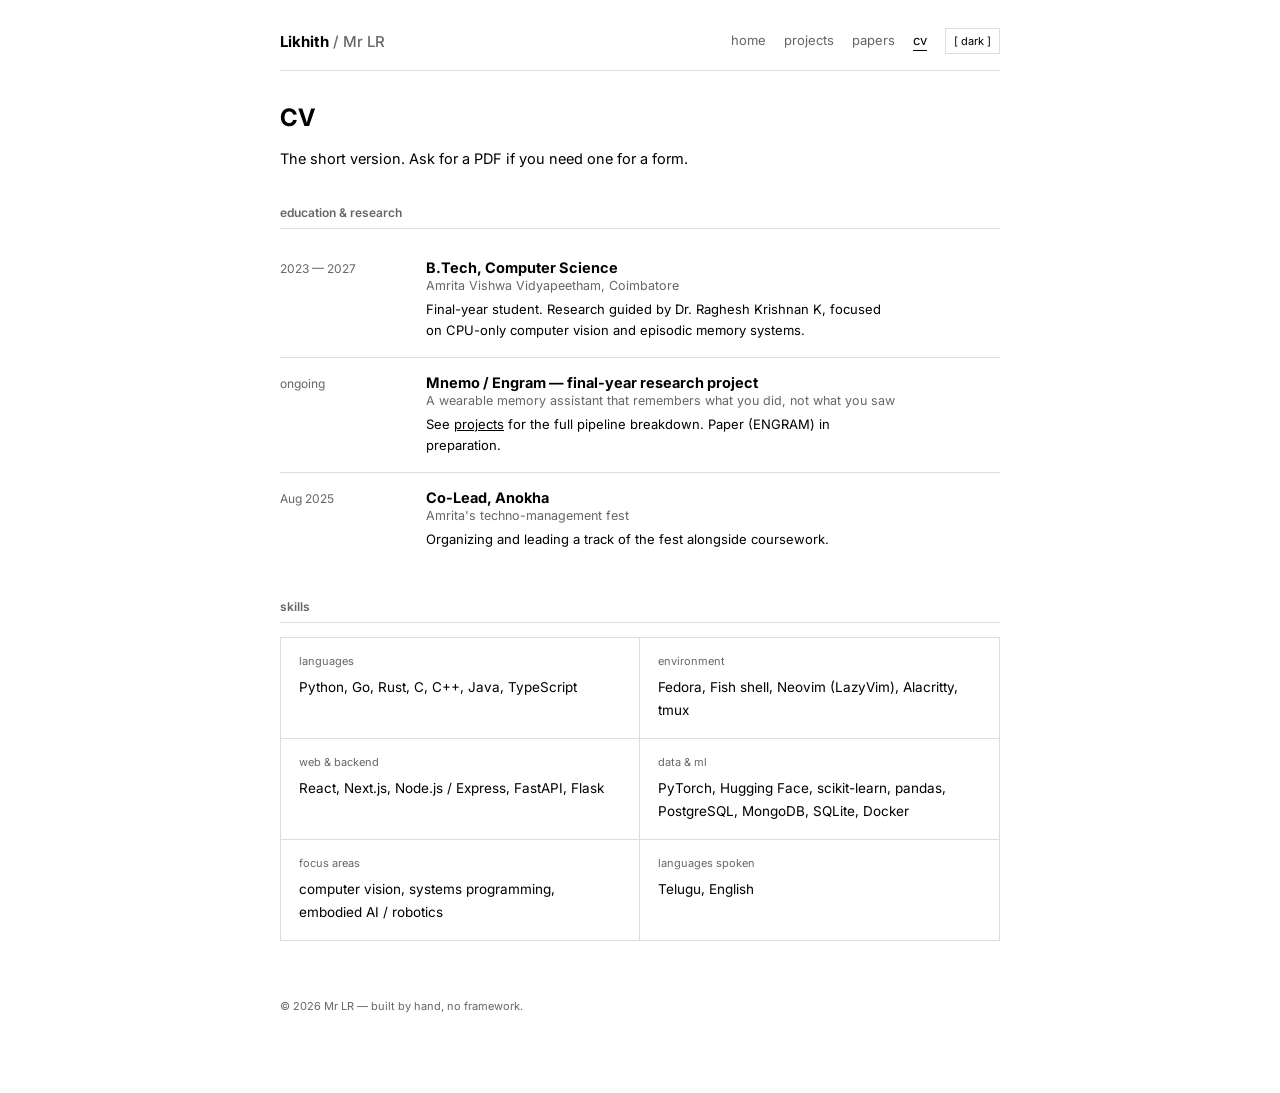
==== cv.html @ 2a576160 "feat : rename to Mr LR, black and white theme, GitHub projects - rename Chinna to Mr LR across all p" ====
<!DOCTYPE html>
<html lang="en">
<head>
<meta charset="UTF-8">
<meta name="viewport" content="width=device-width, initial-scale=1.0">
<title>CV — Mr LR</title>
<script src="theme.js"></script>
<link rel="preconnect" href="https://fonts.googleapis.com">
<link rel="preconnect" href="https://fonts.gstatic.com" crossorigin>
<link href="https://fonts.googleapis.com/css2?family=Inter:wght@400;500;600;700&display=swap" rel="stylesheet">
<link rel="stylesheet" href="styles.css">
</head>
<body>
<div class="wrap">

  <div class="nav">
    <a class="brand" href="index.html">Likhith <span>/ Mr LR</span></a>
    <div class="links">
      <a href="index.html">home</a>
      <a href="projects.html">projects</a>
      <a href="papers.html">papers</a>
      <a href="cv.html" class="active">cv</a>
      <button class="toggle" id="themeToggle" aria-label="Toggle color theme">[ dark ]</button>
    </div>
  </div>

  <h1 class="hero">CV</h1>
  <p class="lede">The short version. Ask for a PDF if you need one for a form.</p>

  <h2 class="section">education & research</h2>
  <div class="cellblock" style="border:none;">
    <div class="tl-item">
      <div class="when">2023 — 2027</div>
      <div class="what">
        <h3>B.Tech, Computer Science</h3>
        <div class="org">Amrita Vishwa Vidyapeetham, Coimbatore</div>
        <p>Final-year student. Research guided by Dr. Raghesh Krishnan K, focused on CPU-only
          computer vision and episodic memory systems.</p>
      </div>
    </div>
    <div class="tl-item">
      <div class="when">ongoing</div>
      <div class="what">
        <h3>Mnemo / Engram — final-year research project</h3>
        <div class="org">A wearable memory assistant that remembers what you did, not what you saw</div>
        <p>See <a href="projects.html#mnemo">projects</a> for the full pipeline breakdown. Paper
          (ENGRAM) in preparation.</p>
      </div>
    </div>
    <div class="tl-item">
      <div class="when">Aug 2025</div>
      <div class="what">
        <h3>Co-Lead, Anokha</h3>
        <div class="org">Amrita's techno-management fest</div>
        <p>Organizing and leading a track of the fest alongside coursework.</p>
      </div>
    </div>
  </div>

  <h2 class="section">skills</h2>
  <div class="cellblock" style="display:grid; grid-template-columns:1fr 1fr; border-top:none;">
    <div style="padding:16px 18px; border-right:1px solid var(--border); border-top:1px solid var(--border);">
      <div style="color:var(--muted); font-size:11px; margin-bottom:8px;">languages</div>
      <p style="margin:0; font-size:13.5px; line-height:1.7;">Python, Go, Rust, C, C++, Java, TypeScript</p>
    </div>
    <div style="padding:16px 18px; border-top:1px solid var(--border);">
      <div style="color:var(--muted); font-size:11px; margin-bottom:8px;">environment</div>
      <p style="margin:0; font-size:13.5px; line-height:1.7;">Fedora, Fish shell, Neovim (LazyVim), Alacritty, tmux</p>
    </div>
    <div style="padding:16px 18px; border-right:1px solid var(--border); border-top:1px solid var(--border);">
      <div style="color:var(--muted); font-size:11px; margin-bottom:8px;">web & backend</div>
      <p style="margin:0; font-size:13.5px; line-height:1.7;">React, Next.js, Node.js / Express, FastAPI, Flask</p>
    </div>
    <div style="padding:16px 18px; border-top:1px solid var(--border);">
      <div style="color:var(--muted); font-size:11px; margin-bottom:8px;">data & ml</div>
      <p style="margin:0; font-size:13.5px; line-height:1.7;">PyTorch, Hugging Face, scikit-learn, pandas, PostgreSQL, MongoDB, SQLite, Docker</p>
    </div>
    <div style="padding:16px 18px; border-right:1px solid var(--border); border-top:1px solid var(--border);">
      <div style="color:var(--muted); font-size:11px; margin-bottom:8px;">focus areas</div>
      <p style="margin:0; font-size:13.5px; line-height:1.7;">computer vision, systems programming, embodied AI / robotics</p>
    </div>
    <div style="padding:16px 18px; border-top:1px solid var(--border);">
      <div style="color:var(--muted); font-size:11px; margin-bottom:8px;">languages spoken</div>
      <p style="margin:0; font-size:13.5px; line-height:1.7;">Telugu, English</p>
    </div>
  </div>

  <footer class="site">© 2026 Mr LR — built by hand, no framework.</footer>
</div>

</body>
</html>
---- styles.css ----
:root {
  --bg: #FFFFFF;
  --fg: #000000;
  --muted: #666666;
  --border: #DDDDDD;
  --accent: #000000;
  --accent-fg: #FFFFFF;
  --cell-bg: #FFFFFF;
  --font: Inter, system-ui, -apple-system, "Segoe UI", sans-serif;
}
[data-theme="dark"] {
  --bg: #000000;
  --fg: #FFFFFF;
  --muted: #999999;
  --border: #333333;
  --accent: #FFFFFF;
  --accent-fg: #000000;
  --cell-bg: #000000;
}

* { box-sizing: border-box; }
html, body {
  margin: 0; padding: 0;
  background: var(--bg);
  color: var(--fg);
  font-family: var(--font);
  -webkit-font-smoothing: antialiased;
}
body { transition: background .25s ease, color .25s ease; }
a { color: var(--fg); }

.wrap {
  max-width: 760px;
  margin: 0 auto;
  padding: 28px 20px 80px;
}

/* ---------- nav ---------- */
.nav {
  display: flex;
  justify-content: space-between;
  align-items: center;
  gap: 16px;
  border-bottom: 1px solid var(--border);
  padding-bottom: 16px;
  margin-bottom: 32px;
}
.nav .brand {
  font-weight: 700;
  font-size: 15px;
  text-decoration: none;
  white-space: nowrap;
}
.nav .brand span { color: var(--muted); font-weight: 500; }
.nav .links {
  display: flex;
  gap: 18px;
  align-items: center;
}
.nav .links a {
  text-decoration: none;
  font-size: 13px;
  color: var(--muted);
  padding-bottom: 2px;
}
.nav .links a:hover, .nav .links a.active {
  color: var(--fg);
  border-bottom: 1px solid var(--accent);
}
.toggle {
  border: 1px solid var(--border);
  background: transparent;
  color: var(--fg);
  font-family: var(--font);
  font-size: 11px;
  padding: 5px 8px;
  cursor: pointer;
}
.toggle:hover { background: var(--fg); border-color: var(--fg); color: var(--bg); }
.toggle:focus-visible, a:focus-visible, button:focus-visible { outline: 2px solid var(--accent); outline-offset: 2px; }

/* ---------- prose (skyzh-style airy sections) ---------- */
h1.hero {
  font-size: 24px;
  margin: 0 0 14px;
  font-weight: 700;
}
p.lede {
  font-size: 14.5px;
  line-height: 1.75;
  color: var(--fg);
  max-width: 62ch;
  margin: 0 0 34px;
}
h2.section {
  font-size: 12px;
  color: var(--muted);
  font-weight: 600;
  margin: 0 0 14px;
  padding-bottom: 8px;
  border-bottom: 1px solid var(--border);
}
ul.facts {
  margin: 0 0 34px;
  padding-left: 18px;
  font-size: 13.5px;
  line-height: 1.9;
  max-width: 62ch;
}
ul.facts li::marker { color: var(--muted); }

.connect {
  display: flex;
  gap: 18px;
  flex-wrap: wrap;
  margin-bottom: 34px;
  font-size: 13.5px;
}
.connect a { text-decoration: none; border-bottom: 1px solid var(--border); padding-bottom: 2px; }
.connect a:hover { border-color: var(--fg); }

/* ---------- home: latest list ---------- */
.latest-item {
  margin-bottom: 18px;
  padding-bottom: 18px;
  border-bottom: 1px solid var(--border);
}
.latest-item:not(:has(+ .latest-item)) { border-bottom: none; }
.latest-item a.title {
  font-size: 14.5px;
  font-weight: 700;
  text-decoration: none;
  display: inline-block;
  margin-bottom: 4px;
}
.latest-item a.title:hover { text-decoration: underline; }
.latest-item .lang { font-size: 11px; color: var(--muted); margin-left: 8px; }
.latest-item p {
  margin: 0;
  font-size: 13px;
  color: var(--muted);
  line-height: 1.6;
  max-width: 60ch;
}
.see-all {
  font-size: 12px;
  color: var(--muted);
  text-decoration: none;
  float: right;
}
.see-all:hover { color: var(--fg); }

/* ---------- grid-cell components (projects / cv reuse these) ---------- */
.cellblock {
  border: 1px solid var(--border);
  margin-bottom: 34px;
}
.proj {
  display: grid;
  grid-template-columns: 56px 1fr;
  border-bottom: 1px solid var(--border);
  background: var(--cell-bg);
}
.proj:last-child { border-bottom: none; }
.proj .num {
  border-right: 1px solid var(--border);
  display: flex;
  align-items: flex-start;
  justify-content: center;
  padding-top: 18px;
  color: var(--muted);
  font-size: 13px;
}
.proj .body { padding: 16px 20px; }
.proj .title-row {
  display: flex;
  align-items: baseline;
  gap: 10px;
  flex-wrap: wrap;
  margin-bottom: 6px;
}
.proj .title-row h3 { margin: 0; font-size: 15.5px; font-weight: 700; }
.proj .repo { font-size: 12px; color: var(--muted); margin-right: 12px; text-decoration: none; }
.proj .repo:hover { color: var(--fg); text-decoration: underline; }
.status {
  font-size: 10.5px;
  color: var(--accent-fg);
  background: var(--accent);
  border: 1px solid var(--accent);
  padding: 2px 6px;
  white-space: nowrap;
}
.status.muted { color: var(--muted); background: transparent; border-color: var(--border); }
p.desc {
  margin: 0 0 10px;
  font-size: 13.5px;
  line-height: 1.65;
  max-width: 66ch;
}
.stack { display: flex; flex-wrap: wrap; gap: 6px; font-size: 11px; }
.stack span { border: 1px solid var(--border); color: var(--muted); padding: 3px 7px; }

/* ---------- timeline (cv) ---------- */
.tl-item {
  display: grid;
  grid-template-columns: 130px 1fr;
  gap: 16px;
  padding: 16px 0;
  border-bottom: 1px solid var(--border);
}
.tl-item:last-child { border-bottom: none; }
.tl-item .when { font-size: 12px; color: var(--muted); padding-top: 2px; }
.tl-item .what h3 { margin: 0 0 2px; font-size: 14.5px; }
.tl-item .what .org { font-size: 12.5px; color: var(--muted); margin-bottom: 6px; }
.tl-item .what p { margin: 0; font-size: 13px; line-height: 1.6; max-width: 58ch; }

footer.site {
  font-size: 11px;
  color: var(--muted);
  padding-top: 24px;
  margin-top: 10px;
}

@media (max-width: 600px) {
  .nav {
    display: grid;
    grid-template-columns: 1fr;
    gap: 10px;
    padding-bottom: 14px;
    margin-bottom: 28px;
  }
  .nav .brand {
    display: block;
    width: 100%;
    white-space: nowrap;
  }
  .nav .links {
    display: grid;
    grid-template-columns: repeat(4, max-content) minmax(54px, 1fr);
    gap: 10px;
    width: 100%;
  }
  .nav .links a {
    padding: 7px 0;
    white-space: nowrap;
  }
  .toggle {
    padding: 7px 8px;
    justify-self: end;
    min-width: 54px;
    white-space: nowrap;
  }
  .proj { grid-template-columns: 36px 1fr; }
  .tl-item { grid-template-columns: 1fr; gap: 4px; }
  .see-all { float: none; display: block; margin: -8px 0 12px; }
}

@media (prefers-reduced-motion: reduce) {
  body, .toggle { transition: none; }
}
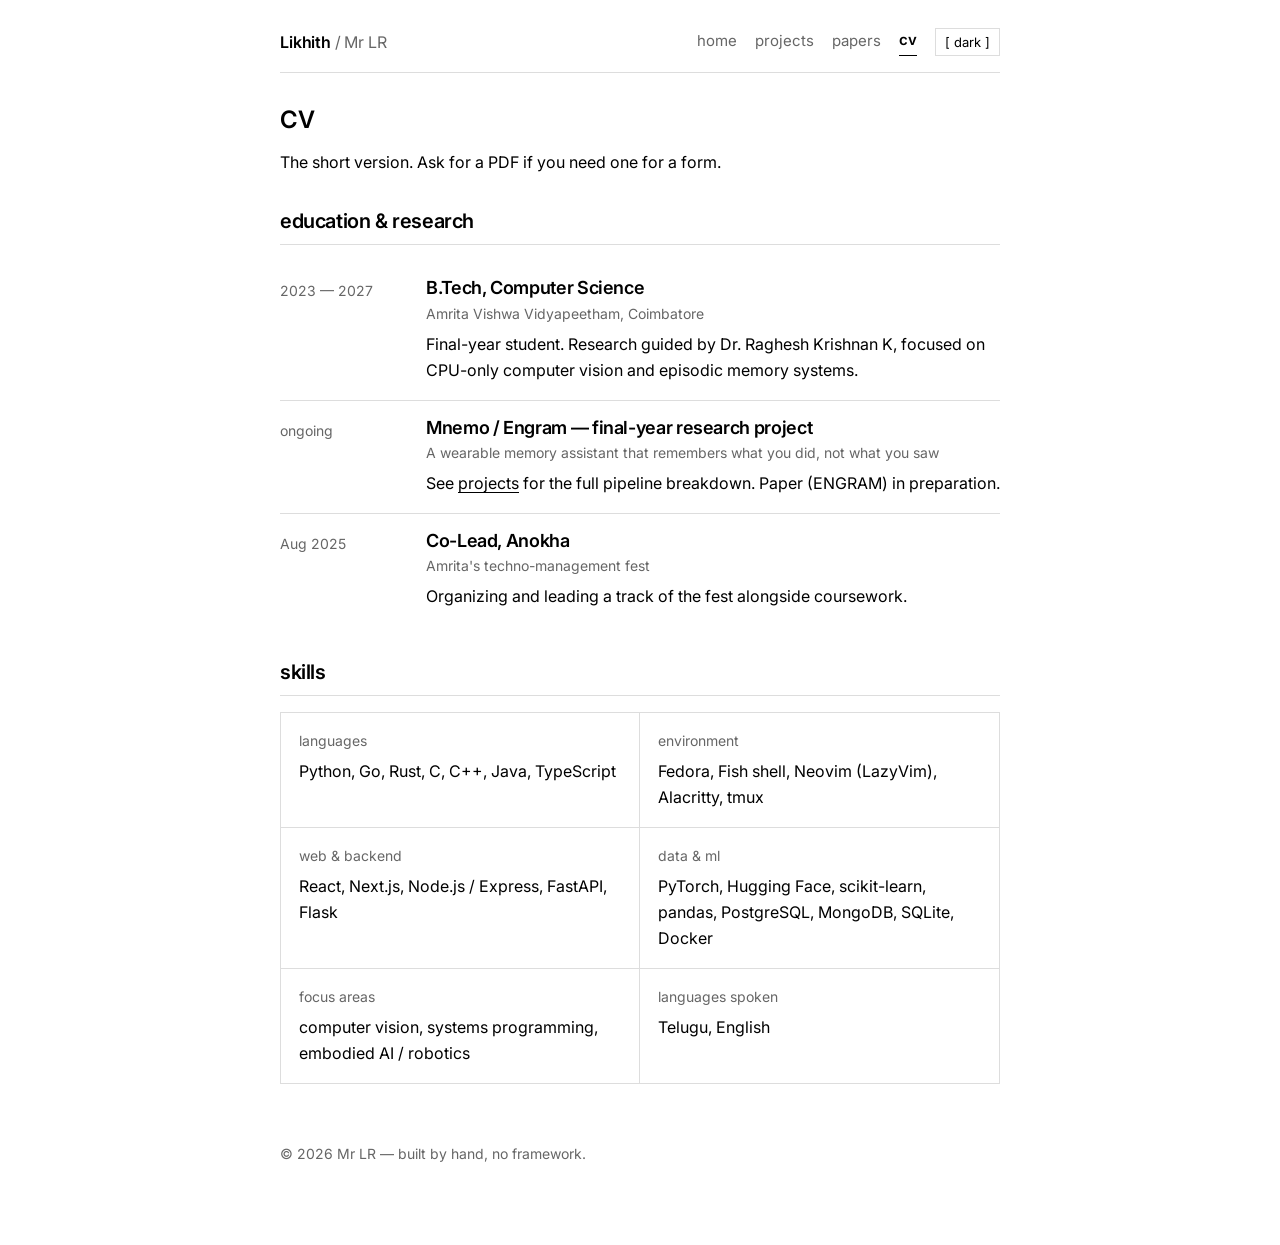
==== commit 1462306d: "style : match skyzh type scale (16px body, 600-weight headings) - body text 16px / 1.65 line-height," ====
--- a/cv.html
+++ b/cv.html
@@ -7,7 +7,7 @@
 <script src="theme.js"></script>
 <link rel="preconnect" href="https://fonts.googleapis.com">
 <link rel="preconnect" href="https://fonts.gstatic.com" crossorigin>
-<link href="https://fonts.googleapis.com/css2?family=Inter:wght@400;500;600;700&display=swap" rel="stylesheet">
+<link href="https://fonts.googleapis.com/css2?family=Inter:wght@400;500;600&display=swap" rel="stylesheet">
 <link rel="stylesheet" href="styles.css">
 </head>
 <body>
@@ -60,28 +60,28 @@
   <h2 class="section">skills</h2>
   <div class="cellblock" style="display:grid; grid-template-columns:1fr 1fr; border-top:none;">
     <div style="padding:16px 18px; border-right:1px solid var(--border); border-top:1px solid var(--border);">
-      <div style="color:var(--muted); font-size:11px; margin-bottom:8px;">languages</div>
-      <p style="margin:0; font-size:13.5px; line-height:1.7;">Python, Go, Rust, C, C++, Java, TypeScript</p>
+      <div style="color:var(--muted); font-size:14px; margin-bottom:6px;">languages</div>
+      <p style="margin:0; font-size:16px; line-height:1.65;">Python, Go, Rust, C, C++, Java, TypeScript</p>
     </div>
     <div style="padding:16px 18px; border-top:1px solid var(--border);">
-      <div style="color:var(--muted); font-size:11px; margin-bottom:8px;">environment</div>
-      <p style="margin:0; font-size:13.5px; line-height:1.7;">Fedora, Fish shell, Neovim (LazyVim), Alacritty, tmux</p>
+      <div style="color:var(--muted); font-size:14px; margin-bottom:6px;">environment</div>
+      <p style="margin:0; font-size:16px; line-height:1.65;">Fedora, Fish shell, Neovim (LazyVim), Alacritty, tmux</p>
     </div>
     <div style="padding:16px 18px; border-right:1px solid var(--border); border-top:1px solid var(--border);">
-      <div style="color:var(--muted); font-size:11px; margin-bottom:8px;">web & backend</div>
-      <p style="margin:0; font-size:13.5px; line-height:1.7;">React, Next.js, Node.js / Express, FastAPI, Flask</p>
+      <div style="color:var(--muted); font-size:14px; margin-bottom:6px;">web & backend</div>
+      <p style="margin:0; font-size:16px; line-height:1.65;">React, Next.js, Node.js / Express, FastAPI, Flask</p>
     </div>
     <div style="padding:16px 18px; border-top:1px solid var(--border);">
-      <div style="color:var(--muted); font-size:11px; margin-bottom:8px;">data & ml</div>
-      <p style="margin:0; font-size:13.5px; line-height:1.7;">PyTorch, Hugging Face, scikit-learn, pandas, PostgreSQL, MongoDB, SQLite, Docker</p>
+      <div style="color:var(--muted); font-size:14px; margin-bottom:6px;">data & ml</div>
+      <p style="margin:0; font-size:16px; line-height:1.65;">PyTorch, Hugging Face, scikit-learn, pandas, PostgreSQL, MongoDB, SQLite, Docker</p>
     </div>
     <div style="padding:16px 18px; border-right:1px solid var(--border); border-top:1px solid var(--border);">
-      <div style="color:var(--muted); font-size:11px; margin-bottom:8px;">focus areas</div>
-      <p style="margin:0; font-size:13.5px; line-height:1.7;">computer vision, systems programming, embodied AI / robotics</p>
+      <div style="color:var(--muted); font-size:14px; margin-bottom:6px;">focus areas</div>
+      <p style="margin:0; font-size:16px; line-height:1.65;">computer vision, systems programming, embodied AI / robotics</p>
     </div>
     <div style="padding:16px 18px; border-top:1px solid var(--border);">
-      <div style="color:var(--muted); font-size:11px; margin-bottom:8px;">languages spoken</div>
-      <p style="margin:0; font-size:13.5px; line-height:1.7;">Telugu, English</p>
+      <div style="color:var(--muted); font-size:14px; margin-bottom:6px;">languages spoken</div>
+      <p style="margin:0; font-size:16px; line-height:1.65;">Telugu, English</p>
     </div>
   </div>
 
--- a/styles.css
+++ b/styles.css
@@ -24,10 +24,20 @@
   background: var(--bg);
   color: var(--fg);
   font-family: var(--font);
+  font-size: 16px;
+  line-height: 1.65;
+  text-rendering: optimizeLegibility;
   -webkit-font-smoothing: antialiased;
 }
 body { transition: background .25s ease, color .25s ease; }
-a { color: var(--fg); }
+a { color: var(--fg); text-underline-offset: 0.18em; }
+
+/* ---------- headings (skyzh scale: 600 weight, tight tracking) ---------- */
+h1, h2, h3, h4 {
+  line-height: 1.25;
+  letter-spacing: -0.02em;
+  font-weight: 600;
+}
 
 .wrap {
   max-width: 760px;
@@ -46,12 +56,13 @@
   margin-bottom: 32px;
 }
 .nav .brand {
-  font-weight: 700;
-  font-size: 15px;
+  font-weight: 600;
+  font-size: 16px;
+  letter-spacing: -0.01em;
   text-decoration: none;
   white-space: nowrap;
 }
-.nav .brand span { color: var(--muted); font-weight: 500; }
+.nav .brand span { color: var(--muted); font-weight: 400; }
 .nav .links {
   display: flex;
   gap: 18px;
@@ -59,10 +70,11 @@
 }
 .nav .links a {
   text-decoration: none;
-  font-size: 13px;
+  font-size: 15px;
   color: var(--muted);
   padding-bottom: 2px;
 }
+.nav .links a.active { font-weight: 600; }
 .nav .links a:hover, .nav .links a.active {
   color: var(--fg);
   border-bottom: 1px solid var(--accent);
@@ -72,8 +84,8 @@
   background: transparent;
   color: var(--fg);
   font-family: var(--font);
-  font-size: 11px;
-  padding: 5px 8px;
+  font-size: 13px;
+  padding: 5px 9px;
   cursor: pointer;
 }
 .toggle:hover { background: var(--fg); border-color: var(--fg); color: var(--bg); }
@@ -83,30 +95,29 @@
 h1.hero {
   font-size: 24px;
   margin: 0 0 14px;
-  font-weight: 700;
 }
 p.lede {
-  font-size: 14.5px;
-  line-height: 1.75;
+  font-size: 16px;
+  line-height: 1.65;
   color: var(--fg);
   max-width: 62ch;
   margin: 0 0 34px;
 }
 h2.section {
-  font-size: 12px;
-  color: var(--muted);
-  font-weight: 600;
-  margin: 0 0 14px;
-  padding-bottom: 8px;
+  font-size: 20px;
+  color: var(--fg);
+  margin: 0 0 16px;
+  padding-bottom: 10px;
   border-bottom: 1px solid var(--border);
 }
 ul.facts {
   margin: 0 0 34px;
-  padding-left: 18px;
-  font-size: 13.5px;
-  line-height: 1.9;
+  padding-left: 20px;
+  font-size: 16px;
+  line-height: 1.65;
   max-width: 62ch;
 }
+ul.facts li + li { margin-top: 0.35rem; }
 ul.facts li::marker { color: var(--muted); }
 
 .connect {
@@ -114,7 +125,7 @@
   gap: 18px;
   flex-wrap: wrap;
   margin-bottom: 34px;
-  font-size: 13.5px;
+  font-size: 16px;
 }
 .connect a { text-decoration: none; border-bottom: 1px solid var(--border); padding-bottom: 2px; }
 .connect a:hover { border-color: var(--fg); }
@@ -127,23 +138,27 @@
 }
 .latest-item:not(:has(+ .latest-item)) { border-bottom: none; }
 .latest-item a.title {
-  font-size: 14.5px;
-  font-weight: 700;
+  font-size: 16px;
+  font-weight: 600;
+  letter-spacing: -0.01em;
   text-decoration: none;
   display: inline-block;
   margin-bottom: 4px;
 }
 .latest-item a.title:hover { text-decoration: underline; }
-.latest-item .lang { font-size: 11px; color: var(--muted); margin-left: 8px; }
+.latest-item .lang { font-size: 13px; color: var(--muted); margin-left: 8px; }
 .latest-item p {
   margin: 0;
-  font-size: 13px;
+  font-size: 14px;
   color: var(--muted);
   line-height: 1.6;
   max-width: 60ch;
 }
 .see-all {
-  font-size: 12px;
+  font-size: 14px;
+  font-weight: 400;
+  letter-spacing: 0;
+  line-height: 1.8;
   color: var(--muted);
   text-decoration: none;
   float: right;
@@ -169,7 +184,7 @@
   justify-content: center;
   padding-top: 18px;
   color: var(--muted);
-  font-size: 13px;
+  font-size: 14px;
 }
 .proj .body { padding: 16px 20px; }
 .proj .title-row {
@@ -179,11 +194,11 @@
   flex-wrap: wrap;
   margin-bottom: 6px;
 }
-.proj .title-row h3 { margin: 0; font-size: 15.5px; font-weight: 700; }
-.proj .repo { font-size: 12px; color: var(--muted); margin-right: 12px; text-decoration: none; }
+.proj .title-row h3 { margin: 0; font-size: 18px; }
+.proj .repo { font-size: 14px; color: var(--muted); margin-right: 12px; text-decoration: none; }
 .proj .repo:hover { color: var(--fg); text-decoration: underline; }
 .status {
-  font-size: 10.5px;
+  font-size: 12px;
   color: var(--accent-fg);
   background: var(--accent);
   border: 1px solid var(--accent);
@@ -193,11 +208,11 @@
 .status.muted { color: var(--muted); background: transparent; border-color: var(--border); }
 p.desc {
   margin: 0 0 10px;
-  font-size: 13.5px;
+  font-size: 16px;
   line-height: 1.65;
   max-width: 66ch;
 }
-.stack { display: flex; flex-wrap: wrap; gap: 6px; font-size: 11px; }
+.stack { display: flex; flex-wrap: wrap; gap: 6px; font-size: 13px; }
 .stack span { border: 1px solid var(--border); color: var(--muted); padding: 3px 7px; }
 
 /* ---------- timeline (cv) ---------- */
@@ -209,13 +224,13 @@
   border-bottom: 1px solid var(--border);
 }
 .tl-item:last-child { border-bottom: none; }
-.tl-item .when { font-size: 12px; color: var(--muted); padding-top: 2px; }
-.tl-item .what h3 { margin: 0 0 2px; font-size: 14.5px; }
-.tl-item .what .org { font-size: 12.5px; color: var(--muted); margin-bottom: 6px; }
-.tl-item .what p { margin: 0; font-size: 13px; line-height: 1.6; max-width: 58ch; }
+.tl-item .when { font-size: 14px; color: var(--muted); padding-top: 2px; }
+.tl-item .what h3 { margin: 0 0 2px; font-size: 18px; }
+.tl-item .what .org { font-size: 14px; color: var(--muted); margin-bottom: 6px; }
+.tl-item .what p { margin: 0; font-size: 16px; line-height: 1.65; max-width: 58ch; }
 
 footer.site {
-  font-size: 11px;
+  font-size: 14px;
   color: var(--muted);
   padding-top: 24px;
   margin-top: 10px;
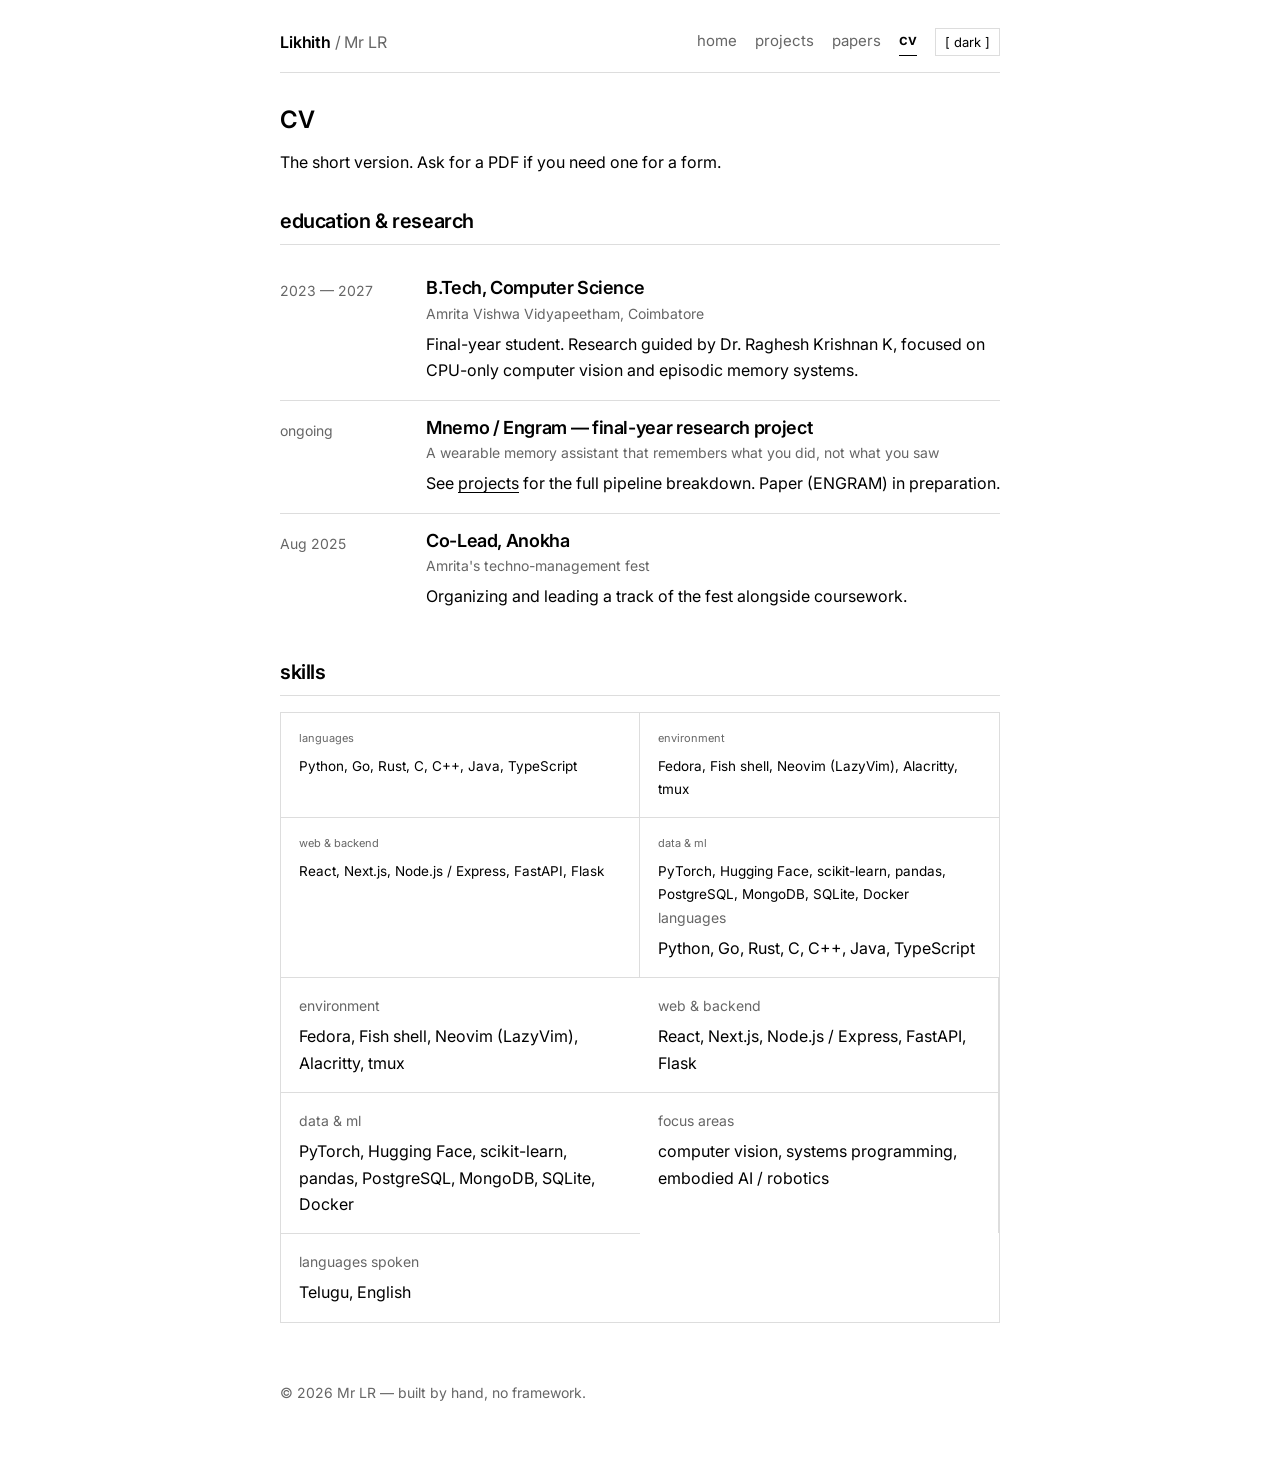
==== commit 82dc8587: "Merge branch 'main' into site-refresh" ====
--- a/cv.html
+++ b/cv.html
@@ -60,6 +60,20 @@
   <h2 class="section">skills</h2>
   <div class="cellblock" style="display:grid; grid-template-columns:1fr 1fr; border-top:none;">
     <div style="padding:16px 18px; border-right:1px solid var(--border); border-top:1px solid var(--border);">
+      <div style="color:var(--muted); font-size:11px; margin-bottom:8px;">languages</div>
+      <p style="margin:0; font-size:13.5px; line-height:1.7;">Python, Go, Rust, C, C++, Java, TypeScript</p>
+    </div>
+    <div style="padding:16px 18px; border-top:1px solid var(--border);">
+      <div style="color:var(--muted); font-size:11px; margin-bottom:8px;">environment</div>
+      <p style="margin:0; font-size:13.5px; line-height:1.7;">Fedora, Fish shell, Neovim (LazyVim), Alacritty, tmux</p>
+    </div>
+    <div style="padding:16px 18px; border-right:1px solid var(--border); border-top:1px solid var(--border);">
+      <div style="color:var(--muted); font-size:11px; margin-bottom:8px;">web & backend</div>
+      <p style="margin:0; font-size:13.5px; line-height:1.7;">React, Next.js, Node.js / Express, FastAPI, Flask</p>
+    </div>
+    <div style="padding:16px 18px; border-top:1px solid var(--border);">
+      <div style="color:var(--muted); font-size:11px; margin-bottom:8px;">data & ml</div>
+      <p style="margin:0; font-size:13.5px; line-height:1.7;">PyTorch, Hugging Face, scikit-learn, pandas, PostgreSQL, MongoDB, SQLite, Docker</p>
       <div style="color:var(--muted); font-size:14px; margin-bottom:6px;">languages</div>
       <p style="margin:0; font-size:16px; line-height:1.65;">Python, Go, Rust, C, C++, Java, TypeScript</p>
     </div>
